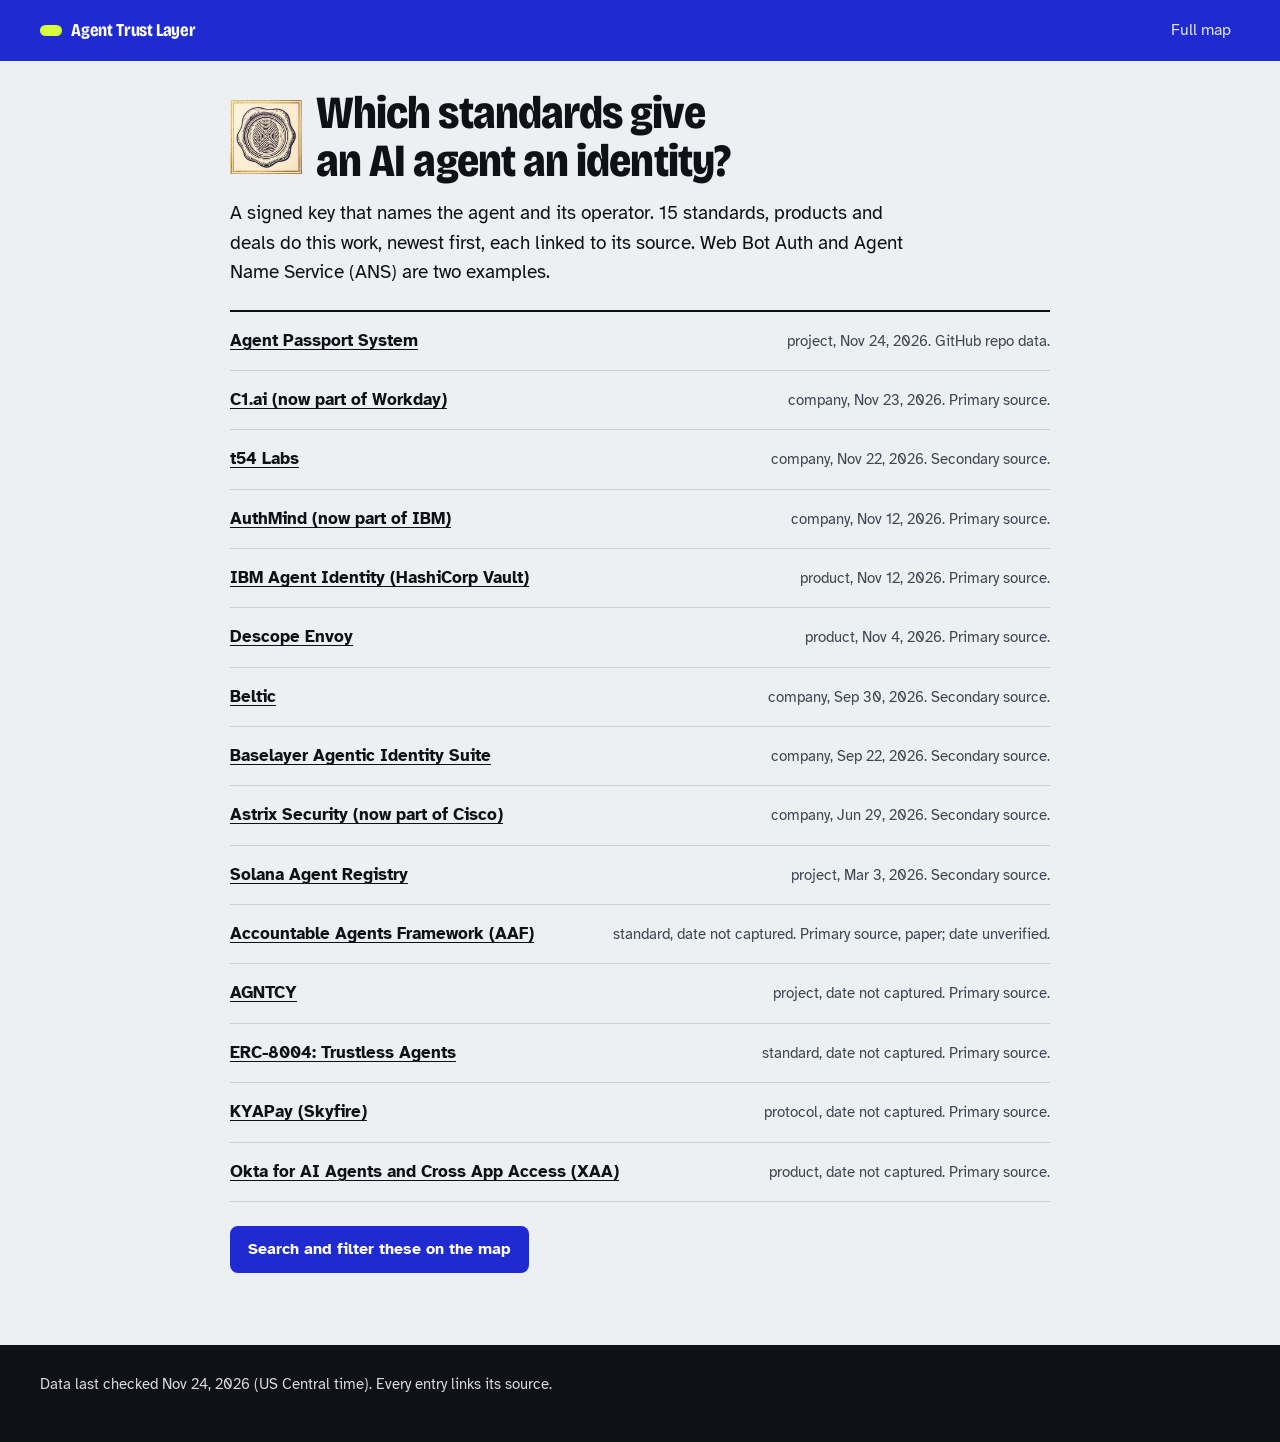
==== docs/identity/index.html @ 8de097c0 "SEO fixes (Compass 11/25): Dataset JSON-LD with dateModified on the home; x402 definition with one s" ====
<!doctype html>
<html lang="en">
<head>
<meta charset="utf-8">
<meta name="viewport" content="width=device-width, initial-scale=1">
<link rel="canonical" href="https://agenttrustlayer.com/identity/">
<title>Which standards give an AI agent an identity? | Agent Trust Layer</title>
<meta name="description" content="A signed key that names the agent and its operator. 15 standards, products and deals do this work, newest first, each linked to its source. Web Bot Auth">
<meta property="og:title" content="Which standards give an AI agent an identity?">
<meta property="og:description" content="A signed key that names the agent and its operator. 15 standards, products and deals do this work, newest first, each linked to its source. Web Bot Auth">
<meta property="og:type" content="website">
<meta property="og:url" content="https://agenttrustlayer.com/identity/">
<meta property="og:image" content="https://agenttrustlayer.com/og.jpg">
<meta name="twitter:card" content="summary_large_image">
<meta name="theme-color" content="#1f2bd1">
<script type="application/ld+json">{"@context":"https://schema.org","@type":"CollectionPage","name":"Which standards give an AI agent an identity?","url":"https://agenttrustlayer.com/identity/","description":"A signed key that names the agent and its operator. 15 standards, products and deals do this work, newest first, each linked to its source. Web Bot Auth and Agent Name Service (ANS) are two examples.","dateModified":"2026-11-24","isPartOf":{"@type":"WebSite","name":"Agent Trust Layer","url":"https://agenttrustlayer.com/"},"mainEntity":{"@type":"ItemList","numberOfItems":15,"itemListElement":[{"@type":"ListItem","position":1,"name":"Agent Passport System","url":"https://github.com/agent-passport-system/agent-passport-system"},{"@type":"ListItem","position":2,"name":"C1.ai (now part of Workday)","url":"https://newsroom.workday.com/2026-11-23-Workday-Completes-Acquisition-of-C1-ai"},{"@type":"ListItem","position":3,"name":"t54 Labs","url":"https://wetheflywheel.com/en/agentic-commerce/know-your-agent/"},{"@type":"ListItem","position":4,"name":"AuthMind (now part of IBM)","url":"https://www.authmind.com/blogs/authmind-joins-ibm-to-build-the-future-of-agentic-ai-identity-security"},{"@type":"ListItem","position":5,"name":"IBM Agent Identity (HashiCorp Vault)","url":"https://newsroom.ibm.com/blog-ibm-advances-agent-identity-security-with-new-vault-capabilities"},{"@type":"ListItem","position":6,"name":"Descope Envoy","url":"https://www.descope.com/press-release/envoy"},{"@type":"ListItem","position":7,"name":"Beltic","url":"https://www.streetinsider.com/PRNewswire/Beltic+Emerges+from+Stealth+to+Secure+Autonomous+Agent+Transactions+at+Scale/27126763.html"},{"@type":"ListItem","position":8,"name":"Baselayer Agentic Identity Suite","url":"https://news.crunchbase.com/ai/verifying-ai-agents-baselayer-35m-raise/"},{"@type":"ListItem","position":9,"name":"Astrix Security (now part of Cisco)","url":"https://nhigovernance.com/news/2026/cisco-astrix-and-sailpoint-entro-close-on-same-day.html"},{"@type":"ListItem","position":10,"name":"Solana Agent Registry","url":"https://www.kucoin.com/news/flash/solana-launches-ai-agent-trust-layer-agent-registry"},{"@type":"ListItem","position":11,"name":"Accountable Agents Framework (AAF)","url":"https://www.accountableagents.ai/paper.pdf"},{"@type":"ListItem","position":12,"name":"AGNTCY","url":"https://www.linuxfoundation.org/press/linux-foundation-welcomes-the-agntcy-project-to-standardize-open-multi-agent-system-infrastructure-and-break-down-ai-agent-silos"},{"@type":"ListItem","position":13,"name":"ERC-8004: Trustless Agents","url":"https://eips.ethereum.org/EIPS/eip-8004"},{"@type":"ListItem","position":14,"name":"KYAPay (Skyfire)","url":"https://docs.skyfire.xyz/docs/kyapay-tokens"},{"@type":"ListItem","position":15,"name":"Okta for AI Agents and Cross App Access (XAA)","url":"https://www.okta.com/newsroom/press-releases/okta-for-ai-agents-now-works-out-of-the-box-with-multiple-third-party-identity-providers/"}]}}</script>
<link rel="icon" href="data:image/svg+xml,%3Csvg xmlns='http://www.w3.org/2000/svg' viewBox='0 0 16 16'%3E%3Crect width='16' height='16' rx='3' fill='%231f2bd1'/%3E%3Crect x='4' y='6' width='8' height='4' rx='2' fill='%23d7ff3c'/%3E%3C/svg%3E">
<link rel="preload" href="../fonts/bricolage.woff2" as="font" type="font/woff2" crossorigin>
<link rel="preload" href="../fonts/atkinson-regular.woff2" as="font" type="font/woff2" crossorigin>
<link rel="stylesheet" href="../style.css">
</head>
<body>
<header class="hero"><nav class="wrap bar" aria-label="Sections"><a class="brand" href="../">Agent Trust Layer</a><span class="navlinks"><a href="../#map">Full map</a></span></nav></header>
<main class="wrap catp c-id">
<div class="catp-head"><img class="gate-emblem" src="../img/emblem-identity.webp" width="72" height="74" alt="" decoding="async"><h1>Which standards give an AI agent an identity?</h1></div>
<p class="catp-a" id="cat-answer">A signed key that names the agent and its operator. 15 standards, products and deals do this work, newest first, each linked to its source. Web Bot Auth and Agent Name Service (ANS) are two examples.</p>
<ol class="catp-list" id="cat-list">
<li><a href="https://github.com/agent-passport-system/agent-passport-system" rel="noopener">Agent Passport System</a><span class="m">project, Nov 24, 2026. GitHub repo data.</span></li>
<li><a href="https://newsroom.workday.com/2026-11-23-Workday-Completes-Acquisition-of-C1-ai" rel="noopener">C1.ai (now part of Workday)</a><span class="m">company, Nov 23, 2026. Primary source.</span></li>
<li><a href="https://wetheflywheel.com/en/agentic-commerce/know-your-agent/" rel="noopener">t54 Labs</a><span class="m">company, Nov 22, 2026. Secondary source.</span></li>
<li><a href="https://www.authmind.com/blogs/authmind-joins-ibm-to-build-the-future-of-agentic-ai-identity-security" rel="noopener">AuthMind (now part of IBM)</a><span class="m">company, Nov 12, 2026. Primary source.</span></li>
<li><a href="https://newsroom.ibm.com/blog-ibm-advances-agent-identity-security-with-new-vault-capabilities" rel="noopener">IBM Agent Identity (HashiCorp Vault)</a><span class="m">product, Nov 12, 2026. Primary source.</span></li>
<li><a href="https://www.descope.com/press-release/envoy" rel="noopener">Descope Envoy</a><span class="m">product, Nov 4, 2026. Primary source.</span></li>
<li><a href="https://www.streetinsider.com/PRNewswire/Beltic+Emerges+from+Stealth+to+Secure+Autonomous+Agent+Transactions+at+Scale/27126763.html" rel="noopener">Beltic</a><span class="m">company, Sep 30, 2026. Secondary source.</span></li>
<li><a href="https://news.crunchbase.com/ai/verifying-ai-agents-baselayer-35m-raise/" rel="noopener">Baselayer Agentic Identity Suite</a><span class="m">company, Sep 22, 2026. Secondary source.</span></li>
<li><a href="https://nhigovernance.com/news/2026/cisco-astrix-and-sailpoint-entro-close-on-same-day.html" rel="noopener">Astrix Security (now part of Cisco)</a><span class="m">company, Jun 29, 2026. Secondary source.</span></li>
<li><a href="https://www.kucoin.com/news/flash/solana-launches-ai-agent-trust-layer-agent-registry" rel="noopener">Solana Agent Registry</a><span class="m">project, Mar 3, 2026. Secondary source.</span></li>
<li><a href="https://www.accountableagents.ai/paper.pdf" rel="noopener">Accountable Agents Framework (AAF)</a><span class="m">standard, date not captured. Primary source, paper; date unverified.</span></li>
<li><a href="https://www.linuxfoundation.org/press/linux-foundation-welcomes-the-agntcy-project-to-standardize-open-multi-agent-system-infrastructure-and-break-down-ai-agent-silos" rel="noopener">AGNTCY</a><span class="m">project, date not captured. Primary source.</span></li>
<li><a href="https://eips.ethereum.org/EIPS/eip-8004" rel="noopener">ERC-8004: Trustless Agents</a><span class="m">standard, date not captured. Primary source.</span></li>
<li><a href="https://docs.skyfire.xyz/docs/kyapay-tokens" rel="noopener">KYAPay (Skyfire)</a><span class="m">protocol, date not captured. Primary source.</span></li>
<li><a href="https://www.okta.com/newsroom/press-releases/okta-for-ai-agents-now-works-out-of-the-box-with-multiple-third-party-identity-providers/" rel="noopener">Okta for AI Agents and Cross App Access (XAA)</a><span class="m">product, date not captured. Primary source.</span></li>
</ol>
<p class="catp-go"><a class="cardbtn" href="../?cat=identity">Search and filter these on the map</a></p>
</main>
<footer class="foot"><div class="wrap">
<p>Data last checked Nov 24, 2026 (US Central time). Every entry links its source.</p>
</div></footer>
</body>
</html>
---- docs/style.css ----
@font-face { font-family: "Bricolage"; src: url(fonts/bricolage.woff2) format("woff2"); font-weight: 500 800; font-display: swap; }
@font-face { font-family: "Atkinson"; src: url(fonts/atkinson-regular.woff2) format("woff2"); font-weight: 400; font-display: swap; }
@font-face { font-family: "Atkinson"; src: url(fonts/atkinson-bold.woff2) format("woff2"); font-weight: 700; font-display: swap; }
@font-face { font-family: "Atkinson"; src: url(fonts/atkinson-italic.woff2) format("woff2"); font-weight: 400; font-style: italic; font-display: swap; }
/* metric-matched fallbacks keep layout still while the fonts load */
@font-face { font-family: "Bricolage Fallback"; src: local("Arial Narrow"), local("Liberation Sans Narrow"), local("Arial"); size-adjust: 96%; ascent-override: 96%; descent-override: 26%; }
@font-face { font-family: "Atkinson Fallback"; src: local("Arial"), local("Liberation Sans"); size-adjust: 104%; ascent-override: 92%; descent-override: 24%; }

:root {
  --signal: #1f2bd1; --signal-2: #1824b4; --lime: #d7ff3c; --on-signal: #ffffff; --on-signal-2: #dfe3ff;
  --paper: #edf0f3; --white: #ffffff; --ink: #0e1116; --ink2: #3d4651; --line: #c9d0d8;
  /* gate hues: bright on the blue stage, deep on paper */
  --id-b: #d7ff3c; --auth-b: #5cf2c0; --pay-b: #ffc23d; --ver-b: #ff9cc0;
  --id: #4b6400; --auth: #00735a; --pay: #8a5700; --ver: #b0245e; --std: #4d5966; --deal: #0e1116; --prod: #1f2bd1;
  --display: "Bricolage", "Bricolage Fallback", "Arial Narrow", sans-serif;
  --text: "Atkinson", "Atkinson Fallback", Arial, sans-serif;
}
.c-id { --c: var(--id); --cb: var(--id-b); } .c-auth { --c: var(--auth); --cb: var(--auth-b); } .c-pay { --c: var(--pay); --cb: var(--pay-b); }
.c-ver { --c: var(--ver); --cb: var(--ver-b); } .c-std { --c: var(--std); --cb: #c3cad6; } .c-deal { --c: var(--deal); --cb: #ffffff; } .c-prod { --c: var(--prod); --cb: var(--lime); }
* { box-sizing: border-box; }
html { -webkit-text-size-adjust: 100%; scroll-padding-top: 24px; }
body { margin: 0; background: var(--paper); color: var(--ink); font: 17px/1.55 var(--text); }
a { color: inherit; text-decoration-thickness: 1px; text-underline-offset: 3px; }
a:hover { text-decoration-thickness: 2px; }
main a, .foot a { padding: 4px 0; }
:focus-visible { outline: 3px solid var(--signal); outline-offset: 2px; }
.hero :focus-visible { outline-color: var(--lime); }
h1, h2, h3 { font-family: var(--display); line-height: 1.05; letter-spacing: -0.02em; text-wrap: balance; margin: 0; }
p, li, dd { text-wrap: pretty; }
.wrap { max-width: 1240px; margin: 0 auto; padding: 0 20px; }
.vh { position: absolute; width: 1px; height: 1px; overflow: hidden; clip: rect(0 0 0 0); white-space: nowrap; }
.skip { position: absolute; left: -999px; top: 8px; background: #fff; padding: 8px 12px; z-index: 10; }
.skip:focus { left: 8px; }
.linkbtn { font: inherit; color: var(--signal); background: none; border: 0; padding: 4px 2px; min-height: 32px; text-decoration: underline; text-underline-offset: 3px; cursor: pointer; }

/* ================= hero ================= */
.hero { background: var(--signal); color: var(--on-signal); }
.bar { display: flex; justify-content: space-between; align-items: center; gap: 12px; padding-top: 10px; padding-bottom: 10px; }
.brand { font: 700 18px/1 var(--display); text-decoration: none; letter-spacing: -0.01em; padding: 8px 0; display: inline-flex; align-items: center; gap: 9px; }
.brand::before { content: ""; width: 22px; height: 11px; border-radius: 6px; background: var(--lime); }
.navlinks { display: flex; }
.navlinks a { font-size: 16px; text-decoration: none; padding: 8px 9px; color: var(--on-signal-2); }
.navlinks a:hover { color: #fff; text-decoration: underline; }
.intro { padding-top: 14px; padding-bottom: 14px; }
.intro h1 { font-size: clamp(40px, 10.4vw, 128px); font-weight: 800; letter-spacing: -0.04em; line-height: 0.93; max-width: 11ch; }
.dek { margin: 12px 0 0; font-size: 18px; line-height: 1.4; color: var(--on-signal-2); max-width: 38ch; }

.request { position: relative; }
.stage { position: relative; }
.stage-in { display: grid; gap: 12px; padding-top: 10px; padding-bottom: 28px; }

/* ticket: the request */
.ticket { background: #eadfc4 url(img/ticket-strip.webp) top center / 100% 100% no-repeat; aspect-ratio: 780 / 399; color: var(--ink); border-radius: 8px; padding: 30px 22px 12px 24px; box-shadow: 0 1px 0 rgba(0,0,0,.25); }
.t-h { margin: 0 0 8px 34px; display: flex; align-items: center; gap: 8px; font-size: 13px; color: var(--ink2); }
.t-chip { font: 700 13px var(--display); background: var(--ink); color: var(--lime); padding: 2px 8px; border-radius: 4px; }
.t-path { white-space: nowrap; overflow: hidden; text-overflow: ellipsis; }
.stamps { list-style: none; margin: 0; padding: 0; display: grid; grid-template-columns: repeat(4, minmax(0, 1fr)); gap: 6px; }
.stamps li { font-size: 13px; line-height: 1.3; color: #2c343e; display: grid; justify-items: center; text-align: center; gap: 1px; }
.s-seal { width: 56px; height: 56px; display: block; opacity: .38; filter: grayscale(1); transition: opacity .3s, filter .3s; }
.stamps li.on .s-seal, .stage[data-step="all"] .stamps li .s-seal { opacity: 1; filter: none; }
.stamps .s-v { display: none; }
.stamps li.on { color: var(--ink); }
.stamps li.on .s-k { font-weight: 700; }
.t-note { display: none; }

/* track: the gates */
.track { list-style: none; margin: 0; padding: 0; position: relative; }
.g { border-top: 1px solid rgba(255,255,255,.28); padding: 9px 0 9px; position: relative; }
.g::before { content: ""; position: absolute; left: -20px; top: -1px; bottom: 0; width: 5px; background: transparent; transition: background-color .4s; }
.g.is-passed::before { background: var(--cb); opacity: .45; }
.g.is-active::before { background: var(--cb); opacity: 1; }
html.story .g.is-active .g-dots { display: none; }
.g-head { display: grid; grid-template-columns: 26px 1fr auto; align-items: baseline; gap: 8px; }
.g-n { font: 800 22px/1 var(--display); color: var(--cb, #fff); }
.g-deal { --cb: var(--lime); }
.g-q { font-size: 22px; font-weight: 700; letter-spacing: -0.02em; }
.g-count { font-size: 14px; color: var(--on-signal-2); white-space: nowrap; }
.g-count b { font: 800 18px var(--display); color: #fff; }
.g-dots { list-style: none; margin: 6px 0 0 34px; padding: 0; display: flex; flex-wrap: wrap; gap: 5px; }
.g-dots li { width: 10px; height: 10px; border-radius: 50%; border: 1.5px solid var(--cb, #fff); transition: background-color .35s, transform .35s; }
.g.is-passed .g-dots li, .g.is-active .g-dots li { background: var(--cb, #fff); }
.g-more { display: grid; grid-template-rows: 0fr; visibility: hidden; transition: grid-template-rows .55s cubic-bezier(.3,.7,.2,1), visibility 0s .55s; }
.g.is-active .g-more { grid-template-rows: 1fr; visibility: visible; transition: grid-template-rows .55s cubic-bezier(.3,.7,.2,1), visibility 0s 0s; }
.g-inner { min-height: 0; overflow: hidden; padding-left: 34px; }
.g-carry { margin: 8px 0 8px; font-size: 15px; line-height: 1.4; color: var(--on-signal-2); max-width: 46ch; }
.g-carry a { color: #fff; padding: 3px 0; }
.g-names { list-style: none; margin: 0; padding: 0 0 2px; display: flex; flex-wrap: wrap; gap: 5px; }
.g-names a { display: inline-flex; align-items: center; gap: 6px; min-height: 28px; padding: 5px 10px 5px 8px; font-size: 14px; line-height: 1.3; text-decoration: none; color: #fff; background: rgba(8,12,90,.55); border-radius: 999px; }
.g-names a::before { content: ""; width: 8px; height: 8px; border-radius: 50%; background: var(--cb); flex: none; }
.g-names a:hover { background: rgba(8,12,90,.85); text-decoration: underline; }
.g-names li { transition: transform .45s cubic-bezier(.2,.8,.2,1), opacity .45s; transition-delay: calc(var(--i) * 28ms + .15s); }

.merges { list-style: none; margin: 0; padding: 0; display: grid; gap: 8px; }
.merges li { display: flex; flex-wrap: wrap; align-items: center; gap: 6px 12px; }
.m-pair { display: inline-flex; align-items: center; }
.m-from, .m-to { font: 700 16px/1 var(--display); padding: 7px 12px; border-radius: 999px; white-space: nowrap; }
.m-from { border: 2px solid #fff; color: #fff; margin-right: 10px; transition: margin .7s cubic-bezier(.6,0,.2,1), background-color .4s .5s, color .4s .5s, border-color .4s .5s, border-radius .4s .5s; transition-delay: calc(var(--i) * .25s + .2s); }
.m-to { background: var(--lime); color: var(--ink); border: 2px solid var(--lime); }
.merges li:not(.pending) .m-from { }
.g-deal.is-active .merges li:not(.pending) .m-from, .stage[data-step="all"] .merges li:not(.pending) .m-from { margin-right: 0; background: var(--lime); color: var(--ink); border-color: var(--lime); border-radius: 999px 0 0 999px; padding-right: 6px; }
.g-deal.is-active .merges li:not(.pending) .m-to, .stage[data-step="all"] .merges li:not(.pending) .m-to { border-radius: 0 999px 999px 0; padding-left: 6px; border-left-color: var(--ink); }
.merges .pending .m-from, .merges .pending .m-to { background: transparent; color: #fff; border: 2px dashed #fff; }
.m-src { font-size: 14px; color: var(--on-signal-2); padding: 3px 0; }

.meter { height: 4px; background: rgba(255,255,255,.2); border-radius: 2px; overflow: hidden; display: none; }
.meter span { display: block; height: 100%; width: 100%; background: var(--lime); transform-origin: 0 50%; transform: scaleX(var(--p, 0)); }

.steps { display: none; }

/* ---- story mode: JS on, motion allowed ---- */
html.story .stage { position: sticky; top: 0; height: 100vh; height: 100svh; overflow: hidden; }
html.story .stage-in { height: 100%; grid-template-rows: auto auto 1fr auto; align-content: start; padding-bottom: 14px; }
html.story .steps { display: block; }
html.story .steps { margin-top: -100vh; margin-top: -100svh; position: relative; z-index: -1; }
html.story .step { height: 65vh; height: 65svh; }
html.story .step:last-child { height: 150vh; height: 150svh; }
@media (max-width: 959px) {
  html.story .step { height: 32vh; height: 32svh; }
  html.story .step:last-child { height: 60vh; height: 60svh; }
}
html.story .meter { display: block; align-self: end; }
html.story .g:not(.is-active) .g-names li { opacity: 0; transform: translateY(8px); transition-delay: 0s; }
html.story .stamps li.on.stamp { animation: stamp .5s cubic-bezier(.2,.9,.3,1.3) 1; }
@keyframes stamp { 0% { transform: scale(1.35) rotate(-4deg); } 100% { transform: none; } }

/* static mode (no JS, reduced motion): everything open */
.stage[data-step="all"] .g-more { grid-template-rows: 1fr; visibility: visible; }
.stage[data-step="all"] .g-dots li { background: var(--cb, #fff); }
.stage[data-step="all"] .stamps li { color: var(--ink); }

/* ================= paper sections ================= */
.week { padding-top: 48px; }
.week-grid { display: grid; gap: 28px; }
.week h2, .full-h h2, .block > h2 { font-size: clamp(30px, 4.4vw, 52px); font-weight: 800; letter-spacing: -0.03em; }
.lede { max-width: 36em; color: var(--ink2); margin: 8px 0 20px; }
.week-list { list-style: none; margin: 0; padding: 0; display: grid; gap: 4px; }
.week-list li { display: grid; grid-template-columns: 64px 1fr; gap: 10px; padding: 10px 0; border-top: 1px solid var(--line); }
.week-list li::before { display: none; }
.wd { font: 700 16px var(--display); color: var(--c); }
.c-std .wd { color: var(--std); }
.pace { margin: 14px 0 0; max-width: 760px; }
.weeks { list-style: none; margin: 0; padding: 0; display: grid; grid-template-columns: repeat(auto-fit, minmax(6px, 1fr)); gap: 3px; align-items: end; height: 84px; border-bottom: 2px solid var(--ink); }
.weeks li { display: flex; flex-direction: column-reverse; gap: 3px; min-width: 0; }
.sq { display: inline-block; width: 100%; aspect-ratio: 1; max-width: 18px; border-radius: 2px; background: var(--c); }
.pace figcaption { margin-top: 10px; font-size: 15px; color: var(--ink2); }
.pace figcaption b { color: var(--ink); }
.legend { display: inline-flex; flex-wrap: wrap; gap: 4px 14px; align-items: center; margin-left: 4px; }
.legend .sq { width: 12px; height: 12px; margin-right: 5px; vertical-align: -1px; }

.full-h { padding-top: 64px; }
.tools { padding-top: 6px; padding-bottom: 8px; display: grid; gap: 14px; }
.search label { display: block; font-weight: 700; margin-bottom: 6px; }
.search input { width: 100%; max-width: 560px; font: 17px var(--text); padding: 12px 14px; border: 2px solid var(--ink); border-radius: 8px; background: var(--white); color: var(--ink); }
.search input::placeholder { color: #59626e; }
.chips { border: 0; padding: 0; margin: 0; display: flex; flex-wrap: wrap; gap: 8px; }
.chips legend { font-weight: 700; margin-bottom: 6px; padding: 0; }
.chip { position: relative; display: inline-flex; align-items: center; gap: 7px; padding: 7px 14px; min-height: 40px; border: 1.5px solid var(--line); border-radius: 999px; background: var(--white); font-size: 15px; cursor: pointer; }
.chip::before { content: ""; width: 10px; height: 10px; border-radius: 50%; background: var(--c, var(--ink)); }
.chip input { position: absolute; opacity: 0; inset: 0; margin: 0; cursor: pointer; }
.chip.on { border-color: var(--ink); background: var(--ink); color: #fff; font-weight: 700; }
.chip.on .n { color: #d5dae0; }
.chip.on::before { background: var(--cb, #fff); }
.chip:focus-within { outline: 3px solid var(--signal); outline-offset: 2px; }
.chip .n { font-size: 13px; color: var(--ink2); }
.toggles { display: flex; flex-wrap: wrap; gap: 8px 22px; }
.tog { display: inline-flex; align-items: center; gap: 8px; min-height: 36px; font-size: 16px; cursor: pointer; }
.tog input { width: 24px; height: 24px; margin: 0; accent-color: var(--signal); }
.status { margin: 0; font-size: 15px; color: var(--ink2); display: flex; flex-wrap: wrap; gap: 4px 14px; align-items: center; }
.none-all { margin: 0; padding: 14px 16px; background: var(--white); border: 1.5px dashed var(--ink2); border-radius: 8px; display: flex; gap: 16px; align-items: center; }
.none-all[hidden] { display: none; }
.none-all .empty-chart { width: 120px; height: 120px; flex: 0 0 120px; object-fit: contain; }
.none-all p { margin: 0; }

.gate { padding: 44px 0 8px; }
.gate-head { display: grid; grid-template-columns: auto 1fr; gap: 14px; align-items: start; margin-bottom: 14px; }
.gate-num { margin: 0; font: 800 60px/.82 var(--display); color: var(--c); letter-spacing: -0.04em; }
.gate h2 { font-size: clamp(28px, 3.4vw, 40px); font-weight: 800; }
.gate-sub { margin: 6px 0 4px; color: var(--ink2); max-width: 36em; }
.count { margin: 0; font-size: 14px; color: var(--ink2); }
.gate.dim .gate-head { opacity: .6; }
.empty { color: var(--ink2); margin: 0 0 20px; display: flex; gap: 10px; align-items: center; }
.empty[hidden] { display: none; }
.empty-mini { width: 56px; height: 56px; flex: 0 0 56px; object-fit: contain; }

.entries { list-style: none; margin: 0 0 24px; padding: 0; border-top: 2px solid var(--ink); max-width: 860px; }
.entry { border-bottom: 1px solid var(--line); padding: 4px 0 4px 18px; position: relative; transition: background .4s; }
.entry::before { content: ""; position: absolute; left: 0; top: 19px; width: 9px; height: 9px; border-radius: 50%; background: var(--c); }
.entry.target { background: #dfe4ff; }
.entry details > summary { cursor: pointer; list-style: none; display: flex; flex-wrap: wrap; align-items: baseline; gap: 0 10px; min-height: 40px; padding: 7px 64px 5px 0; box-sizing: border-box; position: relative; }
.entry details > summary::-webkit-details-marker { display: none; }
.e-name { font: 700 17px/1.3 var(--display); letter-spacing: -0.01em; }
.entry summary::after { content: "+"; font: 700 20px/1 var(--display); color: var(--ink2); position: absolute; right: 50px; top: 50%; margin-top: -10px; }
.e-ico { position: absolute; right: 0; top: 0; width: 44px; height: 40px; display: flex; align-items: center; justify-content: center; color: var(--signal); text-decoration: none; font: 700 19px/1 var(--display); }
.e-ico:hover { background: #dfe4ff; }
.js [data-cap]:not(.open) .over { display: none; }
.more-wrap { margin: -12px 0 24px; }
.more-wrap[hidden] { display: none; }
.more-wrap:has(+ .tape) { margin: 0 0 14px; }
.more { font: 700 16px/1.2 var(--text); color: var(--ink); background: var(--white); border: 2px solid var(--ink); border-radius: 8px; padding: 10px 18px; min-height: 44px; cursor: pointer; }
.more:hover { background: #dfe4ff; }
html:not(.js) .more-wrap { display: none; }
.entry details[open] summary::after { content: "−"; }
.e-kind { font-size: 14px; color: var(--c); }
.e-body { padding: 2px 0 8px; max-width: 38em; }
.e-body p { margin: 0 0 8px; }
.e-note { font-size: 15px; color: var(--ink2); }
.e-links { font-size: 15px; }
.sep { color: var(--ink2); margin: 0 4px; }
.e-meta { margin: 4px 0 0; font-size: 14px; color: var(--ink2); display: flex; flex-wrap: wrap; gap: 0 14px; line-height: 1.6; }
.e-meta .nodate { font-style: italic; }
.e-meta .src { color: var(--ink); padding: 3px 0; }
.e-meta .src::after { content: " ↗"; }
.tag { font-size: 14px; }
.tag-os { font-weight: 700; color: var(--auth); }
.permalink { color: var(--signal); }

.block { padding-top: 64px; padding-bottom: 24px; }
.ribbon-wrap { overflow-x: auto; background: var(--white); border-radius: 10px; margin-bottom: 14px; padding: 6px 14px; }
.ribbon { border-collapse: collapse; width: 100%; font-size: 15px; }
.ribbon th, .ribbon td { padding: 9px 10px; border-bottom: 1px solid var(--line); text-align: left; }
.ribbon thead th { font: 700 14px var(--display); color: var(--ink2); white-space: nowrap; }
.ribbon thead th[class] { color: var(--c); text-align: center; }
.ribbon tbody th { font-weight: 400; min-width: 210px; }
.ribbon tbody th a { text-decoration: none; }
.ribbon tbody th a:hover { text-decoration: underline; }
.ribbon td { text-align: center; width: 13%; position: relative; }
.ribbon td:nth-child(2) { --g: var(--id); } .ribbon td:nth-child(3) { --g: var(--auth); } .ribbon td:nth-child(4) { --g: var(--pay); } .ribbon td:nth-child(5) { --g: var(--ver); }
.ribbon td.join::before { content: ""; position: absolute; left: 0; right: 0; top: 50%; height: 4px; margin-top: -2px; background: color-mix(in srgb, var(--g) 25%, transparent); }
.ribbon .dot { position: relative; display: inline-block; width: 14px; height: 14px; border-radius: 50%; border: 3px solid var(--g); background: var(--white); vertical-align: middle; }
.ribbon td.home .dot { background: var(--g); }
.std-list h3 { font-size: 22px; margin: 0 0 6px; }

.tape { list-style: none; margin: 0 0 36px; padding: 0; border-top: 2px solid var(--ink); }
.month { padding: 8px 0 10px; border-bottom: 1px solid var(--line); display: grid; grid-template-columns: 84px minmax(0, 1fr); gap: 12px; }
.month .mo { margin: 0; font: 700 16px var(--display); }
.month.quiet .mo, .month .none { color: #59626e; }
.month .none { margin: 0; font-size: 15px; font-style: italic; }
.month ol { list-style: none; margin: 0; padding: 0; display: grid; gap: 6px; }
.ev { background: var(--white); border-radius: 8px; padding: 7px 12px 8px; }
.ev p { margin: 0; }
.ev-d { font-size: 14px; color: var(--ink2); }
.ev-type { font-weight: 700; color: var(--c); margin-right: 6px; }
.ev-t { font-size: 16px; line-height: 1.4; margin-top: 2px !important; }
.merge-static { margin: 6px 0 4px !important; font-size: 15px; }
.merge-static .from, .merge-static .to { font: 700 15px var(--display); padding: 2px 9px; border-radius: 999px; border: 1.5px solid var(--ink); }
.merge-static .to { background: var(--ink); color: #fff; }

.about .cols { display: grid; gap: 28px; }
.about h3 { font-size: 22px; margin: 22px 0 6px; }
.about p { margin: 0 0 10px; max-width: 36em; }
.labels dt { font-weight: 700; margin-top: 10px; }
.labels dd { margin: 2px 0 0; color: var(--ink2); max-width: 36em; }
.foot { margin-top: 56px; background: var(--ink); color: #d5dae0; padding: 28px 0 36px; font-size: 15px; }
.foot p { margin: 0 0 10px; max-width: 38em; }
.foot .sale a { color: #fff; }

/* ================= wide screens ================= */
@media (min-width: 960px) {
  .intro { padding-top: 34px; padding-bottom: 22px; display: grid; grid-template-columns: 1fr auto; align-items: end; gap: 40px; }
  .intro h1 { max-width: 12ch; }
  .dek { font-size: 21px; max-width: 26ch; margin-bottom: 8px; }
  .stage-in { grid-template-columns: 290px minmax(0, 1fr); column-gap: 40px; padding-top: 24px; }
  html.story .stage-in { grid-template-rows: 1fr auto; align-content: stretch; }
  .ticket { align-self: start; aspect-ratio: 627 / 931; background-image: url(img/ticket.webp); padding: 56px 26px 36px 34px; border-radius: 10px; grid-row: 1; }
  .t-h { font-size: 13px; gap: 6px; margin: 0 0 14px 22px; }
  .stamps { grid-template-columns: 1fr; gap: 8px; }
  .stamps li { display: grid; grid-template-columns: 56px 1fr; column-gap: 10px; align-items: center; justify-items: start; text-align: left; padding: 2px 0; font-size: 15px; }
  .s-seal { grid-row: span 2; width: 56px; height: 56px; }
  .stamps .s-v { display: block; color: var(--ink2); font-size: 14px; }
  .stamps li:not(.on) .s-v { color: #555c66; }
  .stage[data-step="all"] .stamps li .s-v { color: var(--ink2); }
  .t-note { display: block; margin: 12px 0 0; font-size: 13px; color: var(--ink2); }
  .track { display: flex; gap: 0; align-items: stretch; grid-column: 2; grid-row: 1; min-height: 0; }
  .g { flex: 1 1 0; min-width: 0; border-top: 0; border-left: 1px solid rgba(255,255,255,.28); padding: 4px 16px 0; transition: flex-grow .6s cubic-bezier(.3,.7,.2,1); overflow: hidden; }
  .g::before { left: 0; right: 0; top: 0; bottom: auto; width: auto; height: 6px; }
  .g { padding-top: 18px; }
  html.story .g.is-active .g-dots { display: flex; }
  .g.is-active { flex-grow: 3.4; }
  .g-head { grid-template-columns: 1fr; gap: 4px; }
  .g-n { font-size: 56px; letter-spacing: -0.04em; }
  .g-q { font-size: 24px; min-height: 2.1em; }
  .g-dots { margin: 12px 0 0; }
  .g-inner { padding-left: 0; }
  .g-names a { font-size: 15px; }
  .stage[data-step="all"] .track { flex-wrap: wrap; row-gap: 28px; }
  .stage[data-step="all"] .g { flex-basis: 30%; }
  html.story .meter { grid-column: 1 / -1; }
  .week-grid { grid-template-columns: 1.1fr 1fr; gap: 56px; align-items: end; }
  .about .cols { grid-template-columns: 1fr 1fr; gap: 48px; }
  .month { grid-template-columns: 120px minmax(0, 1fr); gap: 20px; }
  .month ol { grid-template-columns: repeat(auto-fill, minmax(280px, 1fr)); }
}
@media (prefers-reduced-motion: reduce) {
  *, *::before, *::after { transition: none !important; animation: none !important; scroll-behavior: auto !important; }
}

/* === generated art === */
.intro { position: relative; overflow: hidden; min-height: 260px; color: var(--ink); background: #f3ead8; padding: 0; }
.intro-art { position: absolute; inset: 0; width: 100%; height: 100%; object-fit: cover; object-position: right center; pointer-events: none; }
.intro-copy { position: relative; z-index: 1; padding: 28px 20px 36px; max-width: 1240px; margin: 0 auto; }
.intro h1 { color: var(--ink); max-width: 10ch; }
.intro .dek { color: #3d3328; }
.intro :focus-visible { outline-color: var(--signal); }
.g-head { grid-template-columns: 26px 40px 1fr auto; align-items: center; }
.g-emblem { width: 40px; height: 41px; display: block; object-fit: contain; }
.gate-head { grid-template-columns: auto 72px 1fr; align-items: center; }
.gate-emblem { width: 72px; height: 74px; display: block; object-fit: contain; }
.sec-emblem { width: 44px; height: 45px; vertical-align: middle; margin-right: 8px; object-fit: contain; }
.map-banner-wrap { background: #f3ead8; line-height: 0; }
.map-banner { display: block; width: 100%; height: auto; max-height: 180px; object-fit: cover; object-position: center; }
@media (min-width: 960px) {
  .intro { display: block; min-height: 440px; padding: 0; }
  .intro-copy { padding: 48px 20px 64px; }
  .map-banner { max-height: 220px; }
  .g-head { grid-template-columns: 1fr; }
  .g-emblem { width: 48px; height: 50px; margin: 4px 0; }
}
@media (max-width: 959px) {
  .g-head { grid-template-columns: 26px 40px 1fr auto; }
  .g-n { font-size: 22px; }
}


/* === share card buttons (wow pass) === */
.hero-cta { margin: 18px 0 0; }
.cardbtn { font: 700 16px/1.2 var(--text); color: #fff; background: var(--signal); border: 0; border-radius: 8px; padding: 12px 18px; min-height: 44px; cursor: pointer; }
.cardbtn:hover { background: var(--signal-2); }
.cardbtn:disabled { cursor: progress; }
html:not(.js) .js-card { display: none; }
@media (min-width: 960px) { .intro .dek { max-width: 34ch; } }

/* Quiet zone for the hero type: the chart fades into the cream paper under the
   words, so contour lines recede instead of sitting in the letters. The dek
   stays in that column, leaving the compass its own corner. No extra image
   and no layout shift (the art is already position:absolute). */
.intro-art {
  -webkit-mask-image: linear-gradient(102deg,
    rgba(0,0,0,.10) 0%,
    rgba(0,0,0,.16) 42%,
    rgba(0,0,0,.34) 58%,
    rgba(0,0,0,.82) 74%,
    #000 90%);
  mask-image: linear-gradient(102deg,
    rgba(0,0,0,.10) 0%,
    rgba(0,0,0,.16) 42%,
    rgba(0,0,0,.34) 58%,
    rgba(0,0,0,.82) 74%,
    #000 90%);
}
.intro .dek { max-width: min(34ch, calc(100% - 6.25rem)); }
@media (min-width: 960px) {
  .intro-art {
    -webkit-mask-image: linear-gradient(90deg,
      rgba(0,0,0,.28) 0%,
      rgba(0,0,0,.46) 24%,
      rgba(0,0,0,.84) 44%,
      #000 58%);
    mask-image: linear-gradient(90deg,
      rgba(0,0,0,.28) 0%,
      rgba(0,0,0,.46) 24%,
      rgba(0,0,0,.84) 44%,
      #000 58%);
  }
  .intro .dek { max-width: 34ch; }
}

/* phone: tighter section spacing */
@media (max-width: 959px) {
  .gate { padding-top: 28px; }
  .block { padding-top: 40px; }
  .week { padding-top: 32px; }
  .gate-sub { display: none; }
}

/* ---------- x402 definition and per-gate answer pages ---------- */
.def { grid-column: 1 / -1; margin: 0 0 14px; max-width: 40em; padding: 12px 14px; background: var(--white); border-left: 4px solid var(--cb); }
.def b { font-family: var(--display); }
.pagelink { margin: 2px 0 0; font-size: 15px; }
.catp { padding-top: 28px; padding-bottom: 8px; max-width: 860px; }
.catp-head { display: grid; grid-template-columns: 72px 1fr; gap: 14px; align-items: center; margin-bottom: 14px; }
.catp h1 { font-size: clamp(28px, 6vw, 46px); font-weight: 800; }
.catp-a { font-size: 19px; max-width: 36em; margin: 0 0 22px; }
.catp-a a { font-weight: 700; }
.catp-list { list-style: none; margin: 0 0 24px; padding: 0; border-top: 2px solid var(--ink); }
.catp-list li { display: flex; flex-direction: column; gap: 2px; padding: 10px 0; border-bottom: 1px solid var(--line); }
.catp-list li a { font-weight: 700; padding: 6px 0; }
.catp-list .m { font-size: 15px; color: var(--ink2); }
.catp-go { margin: 0 0 8px; }
.catp-go a { display: inline-block; text-decoration: none; padding: 14px 18px; }
@media (min-width: 700px) { .catp-list li { flex-direction: row; justify-content: space-between; align-items: baseline; gap: 24px; } .catp-list .m { text-align: right; } }
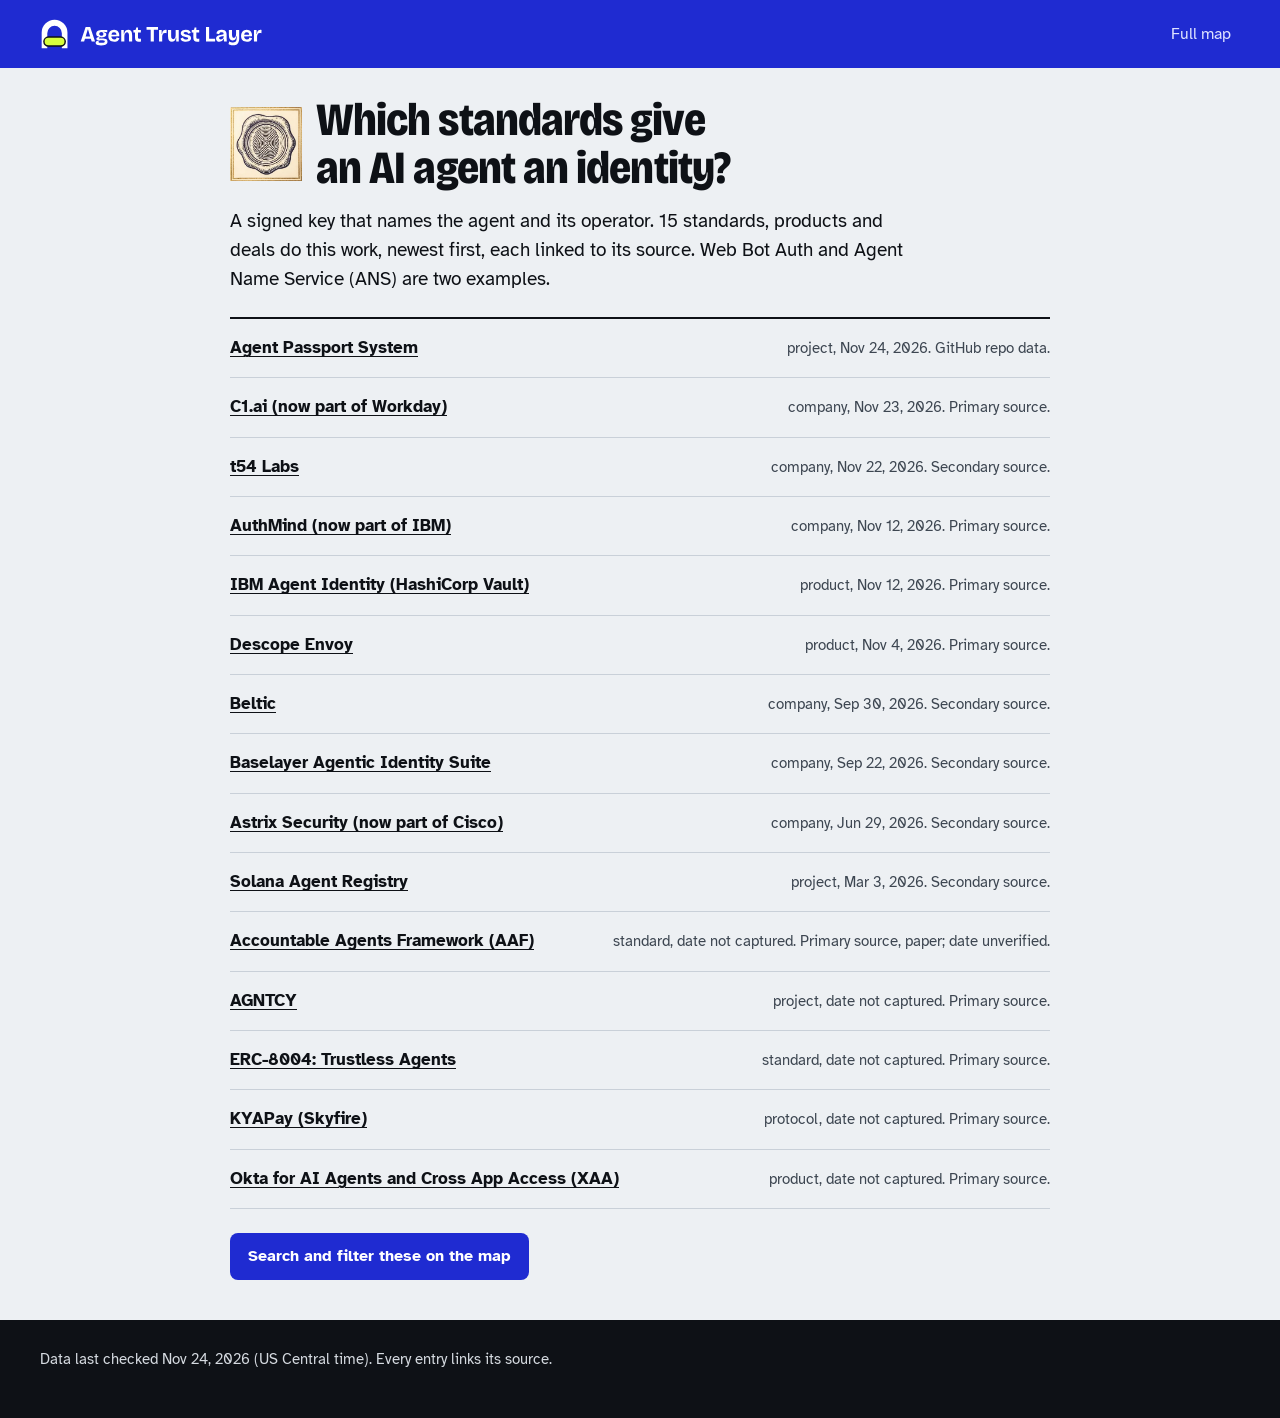
==== commit 094962d2: "Apply Ansel's ATL brand kit and compact the phone page (Dash order 11/27). Kit: lockup in the header" ====
--- a/docs/identity/index.html
+++ b/docs/identity/index.html
@@ -14,13 +14,18 @@
 <meta name="twitter:card" content="summary_large_image">
 <meta name="theme-color" content="#1f2bd1">
 <script type="application/ld+json">{"@context":"https://schema.org","@type":"CollectionPage","name":"Which standards give an AI agent an identity?","url":"https://agenttrustlayer.com/identity/","description":"A signed key that names the agent and its operator. 15 standards, products and deals do this work, newest first, each linked to its source. Web Bot Auth and Agent Name Service (ANS) are two examples.","dateModified":"2026-11-24","isPartOf":{"@type":"WebSite","name":"Agent Trust Layer","url":"https://agenttrustlayer.com/"},"mainEntity":{"@type":"ItemList","numberOfItems":15,"itemListElement":[{"@type":"ListItem","position":1,"name":"Agent Passport System","url":"https://github.com/agent-passport-system/agent-passport-system"},{"@type":"ListItem","position":2,"name":"C1.ai (now part of Workday)","url":"https://newsroom.workday.com/2026-11-23-Workday-Completes-Acquisition-of-C1-ai"},{"@type":"ListItem","position":3,"name":"t54 Labs","url":"https://wetheflywheel.com/en/agentic-commerce/know-your-agent/"},{"@type":"ListItem","position":4,"name":"AuthMind (now part of IBM)","url":"https://www.authmind.com/blogs/authmind-joins-ibm-to-build-the-future-of-agentic-ai-identity-security"},{"@type":"ListItem","position":5,"name":"IBM Agent Identity (HashiCorp Vault)","url":"https://newsroom.ibm.com/blog-ibm-advances-agent-identity-security-with-new-vault-capabilities"},{"@type":"ListItem","position":6,"name":"Descope Envoy","url":"https://www.descope.com/press-release/envoy"},{"@type":"ListItem","position":7,"name":"Beltic","url":"https://www.streetinsider.com/PRNewswire/Beltic+Emerges+from+Stealth+to+Secure+Autonomous+Agent+Transactions+at+Scale/27126763.html"},{"@type":"ListItem","position":8,"name":"Baselayer Agentic Identity Suite","url":"https://news.crunchbase.com/ai/verifying-ai-agents-baselayer-35m-raise/"},{"@type":"ListItem","position":9,"name":"Astrix Security (now part of Cisco)","url":"https://nhigovernance.com/news/2026/cisco-astrix-and-sailpoint-entro-close-on-same-day.html"},{"@type":"ListItem","position":10,"name":"Solana Agent Registry","url":"https://www.kucoin.com/news/flash/solana-launches-ai-agent-trust-layer-agent-registry"},{"@type":"ListItem","position":11,"name":"Accountable Agents Framework (AAF)","url":"https://www.accountableagents.ai/paper.pdf"},{"@type":"ListItem","position":12,"name":"AGNTCY","url":"https://www.linuxfoundation.org/press/linux-foundation-welcomes-the-agntcy-project-to-standardize-open-multi-agent-system-infrastructure-and-break-down-ai-agent-silos"},{"@type":"ListItem","position":13,"name":"ERC-8004: Trustless Agents","url":"https://eips.ethereum.org/EIPS/eip-8004"},{"@type":"ListItem","position":14,"name":"KYAPay (Skyfire)","url":"https://docs.skyfire.xyz/docs/kyapay-tokens"},{"@type":"ListItem","position":15,"name":"Okta for AI Agents and Cross App Access (XAA)","url":"https://www.okta.com/newsroom/press-releases/okta-for-ai-agents-now-works-out-of-the-box-with-multiple-third-party-identity-providers/"}]}}</script>
-<link rel="icon" href="data:image/svg+xml,%3Csvg xmlns='http://www.w3.org/2000/svg' viewBox='0 0 16 16'%3E%3Crect width='16' height='16' rx='3' fill='%231f2bd1'/%3E%3Crect x='4' y='6' width='8' height='4' rx='2' fill='%23d7ff3c'/%3E%3C/svg%3E">
+<link rel="icon" href="../favicon.ico" sizes="32x32">
+<link rel="icon" href="../favicon.svg" type="image/svg+xml">
+<link rel="icon" href="../favicon-32.png" type="image/png" sizes="32x32">
+<link rel="icon" href="../favicon-16.png" type="image/png" sizes="16x16">
+<link rel="apple-touch-icon" href="../apple-touch-icon-180.png">
+<link rel="manifest" href="../site.webmanifest">
 <link rel="preload" href="../fonts/bricolage.woff2" as="font" type="font/woff2" crossorigin>
 <link rel="preload" href="../fonts/atkinson-regular.woff2" as="font" type="font/woff2" crossorigin>
 <link rel="stylesheet" href="../style.css">
 </head>
 <body>
-<header class="hero"><nav class="wrap bar" aria-label="Sections"><a class="brand" href="../">Agent Trust Layer</a><span class="navlinks"><a href="../#map">Full map</a></span></nav></header>
+<header class="hero"><nav class="wrap bar" aria-label="Sections"><a class="brand" href="../"><img src="../img/lockup-on-blue.svg" width="181" height="26" alt="Agent Trust Layer"></a><span class="navlinks"><a href="../#map">Full map</a></span></nav></header>
 <main class="wrap catp c-id">
 <div class="catp-head"><img class="gate-emblem" src="../img/emblem-identity.webp" width="72" height="74" alt="" decoding="async"><h1>Which standards give an AI agent an identity?</h1></div>
 <p class="catp-a" id="cat-answer">A signed key that names the agent and its operator. 15 standards, products and deals do this work, newest first, each linked to its source. Web Bot Auth and Agent Name Service (ANS) are two examples.</p>
--- a/docs/style.css
+++ b/docs/style.css
@@ -69,7 +69,6 @@
 .g::before { content: ""; position: absolute; left: -20px; top: -1px; bottom: 0; width: 5px; background: transparent; transition: background-color .4s; }
 .g.is-passed::before { background: var(--cb); opacity: .45; }
 .g.is-active::before { background: var(--cb); opacity: 1; }
-html.story .g.is-active .g-dots { display: none; }
 .g-head { display: grid; grid-template-columns: 26px 1fr auto; align-items: baseline; gap: 8px; }
 .g-n { font: 800 22px/1 var(--display); color: var(--cb, #fff); }
 .g-deal { --cb: var(--lime); }
@@ -102,26 +101,6 @@
 .merges .pending .m-from, .merges .pending .m-to { background: transparent; color: #fff; border: 2px dashed #fff; }
 .m-src { font-size: 14px; color: var(--on-signal-2); padding: 3px 0; }
 
-.meter { height: 4px; background: rgba(255,255,255,.2); border-radius: 2px; overflow: hidden; display: none; }
-.meter span { display: block; height: 100%; width: 100%; background: var(--lime); transform-origin: 0 50%; transform: scaleX(var(--p, 0)); }
-
-.steps { display: none; }
-
-/* ---- story mode: JS on, motion allowed ---- */
-html.story .stage { position: sticky; top: 0; height: 100vh; height: 100svh; overflow: hidden; }
-html.story .stage-in { height: 100%; grid-template-rows: auto auto 1fr auto; align-content: start; padding-bottom: 14px; }
-html.story .steps { display: block; }
-html.story .steps { margin-top: -100vh; margin-top: -100svh; position: relative; z-index: -1; }
-html.story .step { height: 65vh; height: 65svh; }
-html.story .step:last-child { height: 150vh; height: 150svh; }
-@media (max-width: 959px) {
-  html.story .step { height: 32vh; height: 32svh; }
-  html.story .step:last-child { height: 60vh; height: 60svh; }
-}
-html.story .meter { display: block; align-self: end; }
-html.story .g:not(.is-active) .g-names li { opacity: 0; transform: translateY(8px); transition-delay: 0s; }
-html.story .stamps li.on.stamp { animation: stamp .5s cubic-bezier(.2,.9,.3,1.3) 1; }
-@keyframes stamp { 0% { transform: scale(1.35) rotate(-4deg); } 100% { transform: none; } }
 
 /* static mode (no JS, reduced motion): everything open */
 .stage[data-step="all"] .g-more { grid-template-rows: 1fr; visibility: visible; }
@@ -214,7 +193,7 @@
 .tag-os { font-weight: 700; color: var(--auth); }
 .permalink { color: var(--signal); }
 
-.block { padding-top: 64px; padding-bottom: 24px; }
+.block { padding-top: 40px; padding-bottom: 16px; }
 .ribbon-wrap { overflow-x: auto; background: var(--white); border-radius: 10px; margin-bottom: 14px; padding: 6px 14px; }
 .ribbon { border-collapse: collapse; width: 100%; font-size: 15px; }
 .ribbon th, .ribbon td { padding: 9px 10px; border-bottom: 1px solid var(--line); text-align: left; }
@@ -250,7 +229,7 @@
 .about p { margin: 0 0 10px; max-width: 36em; }
 .labels dt { font-weight: 700; margin-top: 10px; }
 .labels dd { margin: 2px 0 0; color: var(--ink2); max-width: 36em; }
-.foot { margin-top: 56px; background: var(--ink); color: #d5dae0; padding: 28px 0 36px; font-size: 15px; }
+.foot { margin-top: 24px; background: var(--ink); color: #d5dae0; padding: 28px 0 36px; font-size: 15px; }
 .foot p { margin: 0 0 10px; max-width: 38em; }
 .foot .sale a { color: #fff; }
 
@@ -260,7 +239,6 @@
   .intro h1 { max-width: 12ch; }
   .dek { font-size: 21px; max-width: 26ch; margin-bottom: 8px; }
   .stage-in { grid-template-columns: 290px minmax(0, 1fr); column-gap: 40px; padding-top: 24px; }
-  html.story .stage-in { grid-template-rows: 1fr auto; align-content: stretch; }
   .ticket { align-self: start; aspect-ratio: 627 / 931; background-image: url(img/ticket.webp); padding: 56px 26px 36px 34px; border-radius: 10px; grid-row: 1; }
   .t-h { font-size: 13px; gap: 6px; margin: 0 0 14px 22px; }
   .stamps { grid-template-columns: 1fr; gap: 8px; }
@@ -274,7 +252,6 @@
   .g { flex: 1 1 0; min-width: 0; border-top: 0; border-left: 1px solid rgba(255,255,255,.28); padding: 4px 16px 0; transition: flex-grow .6s cubic-bezier(.3,.7,.2,1); overflow: hidden; }
   .g::before { left: 0; right: 0; top: 0; bottom: auto; width: auto; height: 6px; }
   .g { padding-top: 18px; }
-  html.story .g.is-active .g-dots { display: flex; }
   .g.is-active { flex-grow: 3.4; }
   .g-head { grid-template-columns: 1fr; gap: 4px; }
   .g-n { font-size: 56px; letter-spacing: -0.04em; }
@@ -284,7 +261,6 @@
   .g-names a { font-size: 15px; }
   .stage[data-step="all"] .track { flex-wrap: wrap; row-gap: 28px; }
   .stage[data-step="all"] .g { flex-basis: 30%; }
-  html.story .meter { grid-column: 1 / -1; }
   .week-grid { grid-template-columns: 1.1fr 1fr; gap: 56px; align-items: end; }
   .about .cols { grid-template-columns: 1fr 1fr; gap: 48px; }
   .month { grid-template-columns: 120px minmax(0, 1fr); gap: 20px; }
@@ -367,7 +343,7 @@
 /* phone: tighter section spacing */
 @media (max-width: 959px) {
   .gate { padding-top: 28px; }
-  .block { padding-top: 40px; }
+  .block { padding-top: 24px; }
   .week { padding-top: 32px; }
   .gate-sub { display: none; }
 }
@@ -388,3 +364,24 @@
 .catp-go { margin: 0 0 8px; }
 .catp-go a { display: inline-block; text-decoration: none; padding: 14px 18px; }
 @media (min-width: 700px) { .catp-list li { flex-direction: row; justify-content: space-between; align-items: baseline; gap: 24px; } .catp-list .m { text-align: right; } }
+
+/* Phone compaction (11/27): the gate story keeps its question, count and sentence; the full names live in the map below. */
+.brand img { display: block; height: 26px; width: auto; }
+@media (min-width: 700px) { .brand img { height: 32px; } }
+.brand::before { content: none; }
+.g-names { display: none; }
+.merges li:nth-child(n+4):not(.pending) { display: none; }
+.g-jump { margin: 8px 0 4px; font-size: 15px; }
+.g-jump a { color: #fff; display: inline-block; padding: 12px 0; min-height: 24px; }
+.about-d > summary { cursor: pointer; list-style: none; display: flex; align-items: center; gap: 10px; min-height: 48px; }
+.about-d > summary::-webkit-details-marker { display: none; }
+.about-d > summary h2 { margin: 0; }
+.about-d > summary::after { content: "+"; font: 700 28px/1 var(--display); margin-left: auto; padding: 0 6px; }
+.about-d[open] > summary::after { content: "\2212"; }
+@media (min-width: 960px) {
+  .g-names { display: flex; }
+  .merges li:nth-child(n+4):not(.pending) { display: flex; }
+  .g-jump { display: none; }
+  .about-d > summary { cursor: default; pointer-events: none; }
+  .about-d > summary::after { content: none; }
+}
